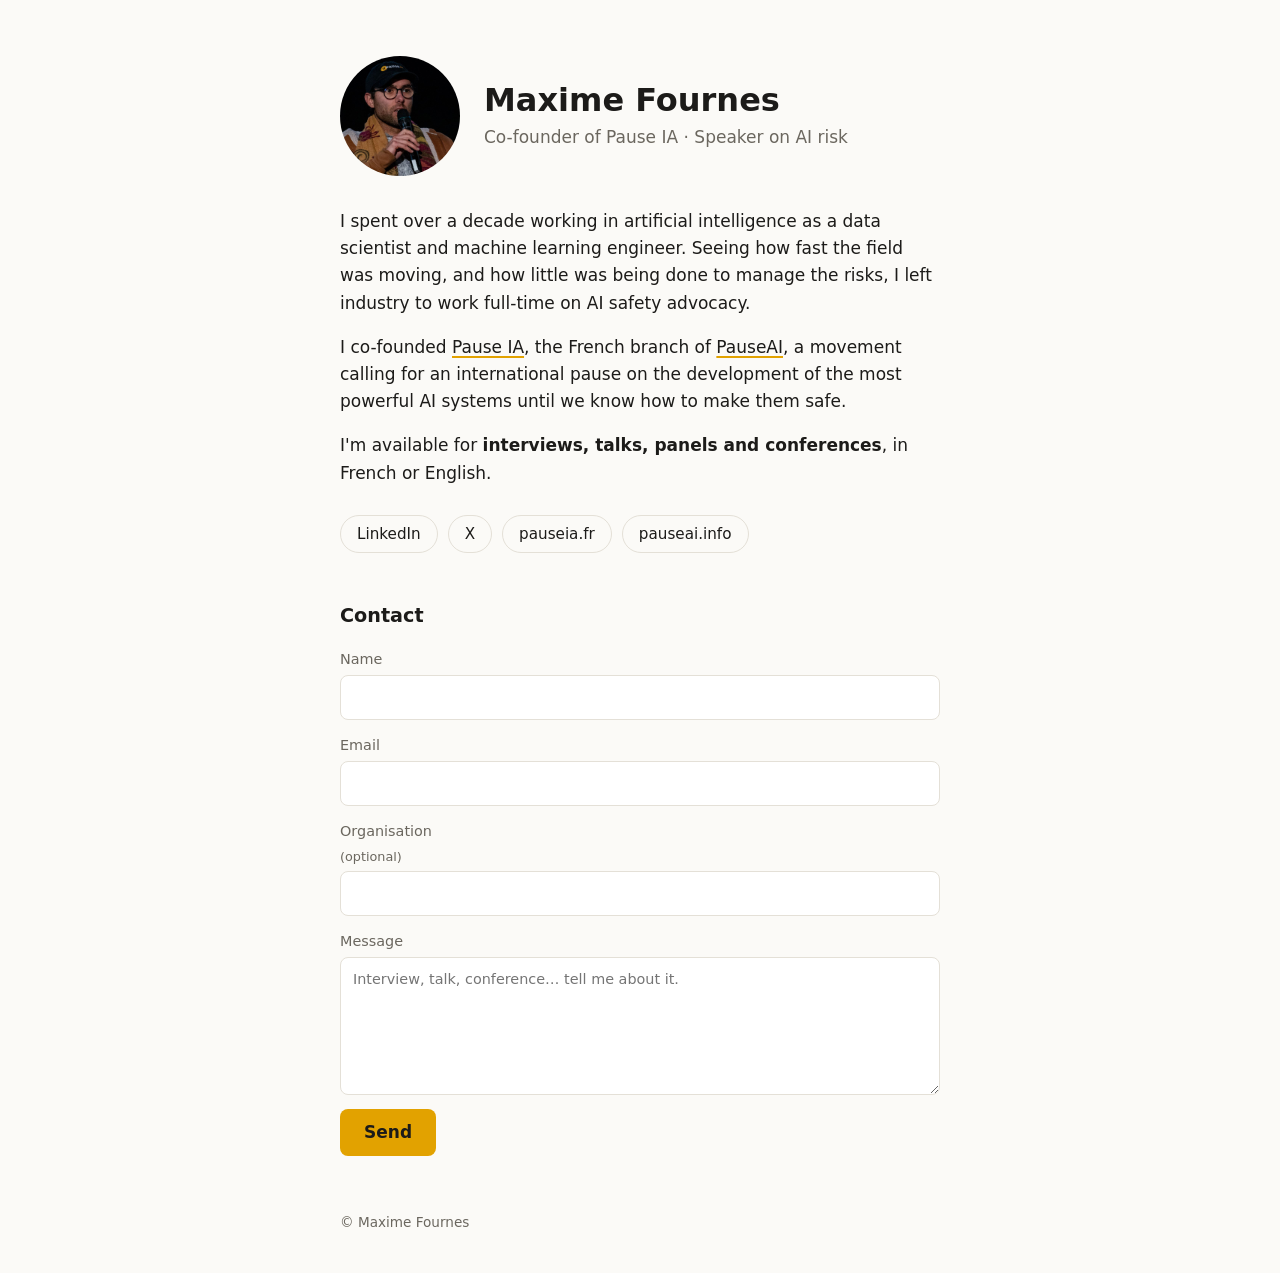
==== index.html @ 3e1c83e9 "Initial placeholder site Co-Authored-By: Claude Opus 5.5 <noreply@anthropic.com>" ====
<!doctype html>
<html lang="en">
<head>
  <meta charset="utf-8">
  <meta name="viewport" content="width=device-width, initial-scale=1">
  <title>Maxime Fournes</title>
  <meta name="description" content="Maxime Fournes — co-founder of Pause IA. Available for interviews, talks and conferences on AI risk.">
  <meta property="og:title" content="Maxime Fournes">
  <meta property="og:description" content="Co-founder of Pause IA. Available for interviews, talks and conferences on AI risk.">
  <meta property="og:image" content="https://maximefournes.com/assets/maxime-fournes.jpg">
  <meta property="og:url" content="https://maximefournes.com/">
  <link rel="icon" href="data:image/svg+xml,<svg xmlns='http://www.w3.org/2000/svg' viewBox='0 0 100 100'><text y='.9em' font-size='90'>⏸</text></svg>">
  <link rel="stylesheet" href="style.css">
</head>
<body>
  <main>
    <header>
      <img class="portrait" src="assets/maxime-fournes.jpg" alt="Maxime Fournes speaking on stage" width="640" height="640">
      <div>
        <h1>Maxime Fournes</h1>
        <p class="tagline">Co-founder of Pause IA · Speaker on AI risk</p>
      </div>
    </header>

    <section>
      <p>
        I spent over a decade working in artificial intelligence as a data scientist and machine
        learning engineer. Seeing how fast the field was moving, and how little was being done to
        manage the risks, I left industry to work full-time on AI safety advocacy.
      </p>
      <p>
        I co-founded <a href="https://pauseia.fr">Pause IA</a>, the French branch of
        <a href="https://pauseai.info">PauseAI</a>, a movement calling for an international pause
        on the development of the most powerful AI systems until we know how to make them safe.
      </p>
      <p>
        I'm available for <strong>interviews, talks, panels and conferences</strong>, in French or English.
      </p>
    </section>

    <nav class="links" aria-label="Links">
      <a href="https://www.linkedin.com/in/maximefournes/">LinkedIn</a>
      <a href="https://x.com/FournesMaxime">X</a>
      <a href="https://pauseia.fr">pauseia.fr</a>
      <a href="https://pauseai.info">pauseai.info</a>
    </nav>

    <section id="contact">
      <h2>Contact</h2>
      <form action="https://api.web3forms.com/submit" method="POST">
        <input type="hidden" name="access_key" value="WEB3FORMS_ACCESS_KEY">
        <input type="hidden" name="subject" value="New message from maximefournes.com">
        <input type="hidden" name="redirect" value="https://maximefournes.com/thanks.html">
        <!-- Honeypot: hidden from humans, bots fill it and get rejected -->
        <input type="checkbox" name="botcheck" class="hp" tabindex="-1" autocomplete="off">

        <label>Name <input type="text" name="name" required></label>
        <label>Email <input type="email" name="email" required></label>
        <label>Organisation <span class="opt">(optional)</span> <input type="text" name="organisation"></label>
        <label>Message <textarea name="message" rows="5" required placeholder="Interview, talk, conference… tell me about it."></textarea></label>
        <button type="submit">Send</button>
      </form>
    </section>

    <footer>© Maxime Fournes</footer>
  </main>
</body>
</html>
---- style.css ----
:root {
  --bg: #fbfaf7;
  --text: #1c1b19;
  --muted: #6b675f;
  --accent: #e2a200;
  --line: #e4e0d7;
  --field: #ffffff;
}
@media (prefers-color-scheme: dark) {
  :root {
    --bg: #141412;
    --text: #ece9e2;
    --muted: #9c978c;
    --accent: #f2b81c;
    --line: #2e2c28;
    --field: #1d1c19;
  }
}

* { box-sizing: border-box; }

body {
  margin: 0;
  background: var(--bg);
  color: var(--text);
  font: 17px/1.6 system-ui, -apple-system, "Segoe UI", Roboto, sans-serif;
}

main {
  max-width: 640px;
  margin: 0 auto;
  padding: 56px 20px 40px;
}

header {
  display: flex;
  align-items: center;
  gap: 24px;
  margin-bottom: 32px;
}

.portrait {
  width: 120px;
  height: 120px;
  border-radius: 50%;
  object-fit: cover;
  flex-shrink: 0;
}

h1 { margin: 0; font-size: 2rem; line-height: 1.2; }
h2 { font-size: 1.2rem; margin: 48px 0 16px; }

.tagline { margin: 4px 0 0; color: var(--muted); }

a { color: inherit; text-decoration-color: var(--accent); text-underline-offset: 3px; text-decoration-thickness: 2px; }

.links {
  display: flex;
  flex-wrap: wrap;
  gap: 10px;
  margin-top: 28px;
}
.links a {
  text-decoration: none;
  border: 1px solid var(--line);
  border-radius: 999px;
  padding: 6px 16px;
  font-size: 0.95rem;
}
.links a:hover { border-color: var(--accent); }

form { display: grid; gap: 14px; }
label { display: grid; gap: 4px; font-size: 0.9rem; color: var(--muted); }
.opt { font-size: 0.8rem; }

input, textarea {
  font: inherit;
  color: var(--text);
  background: var(--field);
  border: 1px solid var(--line);
  border-radius: 8px;
  padding: 10px 12px;
  width: 100%;
}
input:focus, textarea:focus { outline: 2px solid var(--accent); outline-offset: -1px; }

button {
  justify-self: start;
  font: inherit;
  font-weight: 600;
  background: var(--accent);
  color: #1c1b19;
  border: 0;
  border-radius: 8px;
  padding: 10px 24px;
  cursor: pointer;
}

.hp { display: none; }

footer { margin-top: 56px; font-size: 0.85rem; color: var(--muted); }

@media (max-width: 480px) {
  header { flex-direction: column; align-items: flex-start; gap: 16px; }
  .portrait { width: 96px; height: 96px; }
}
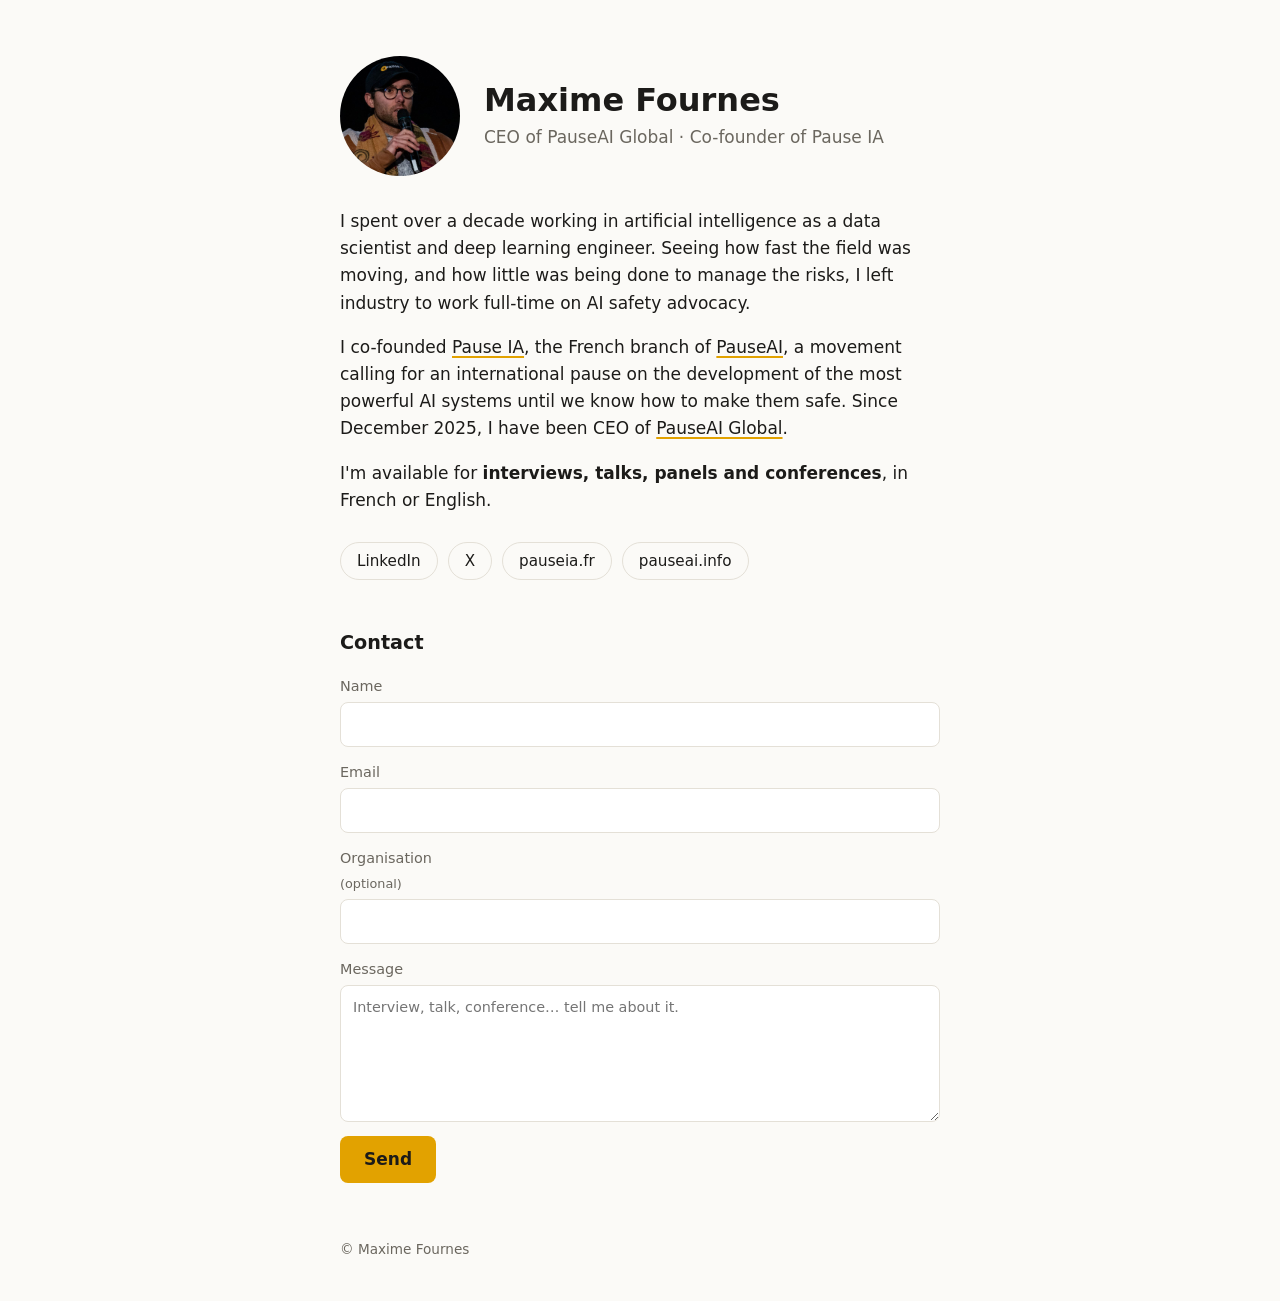
==== commit edce7583: "Add PauseAI Global CEO role, say deep learning engineer Co-Authored-By: Claude Opus 5.5 <noreply@ant" ====
--- a/index.html
+++ b/index.html
@@ -4,9 +4,9 @@
   <meta charset="utf-8">
   <meta name="viewport" content="width=device-width, initial-scale=1">
   <title>Maxime Fournes</title>
-  <meta name="description" content="Maxime Fournes — co-founder of Pause IA. Available for interviews, talks and conferences on AI risk.">
+  <meta name="description" content="Maxime Fournes — CEO of PauseAI Global and co-founder of Pause IA. Available for interviews, talks and conferences on AI risk.">
   <meta property="og:title" content="Maxime Fournes">
-  <meta property="og:description" content="Co-founder of Pause IA. Available for interviews, talks and conferences on AI risk.">
+  <meta property="og:description" content="CEO of PauseAI Global and co-founder of Pause IA. Available for interviews, talks and conferences on AI risk.">
   <meta property="og:image" content="https://maximefournes.com/assets/maxime-fournes.jpg">
   <meta property="og:url" content="https://maximefournes.com/">
   <link rel="icon" href="data:image/svg+xml,<svg xmlns='http://www.w3.org/2000/svg' viewBox='0 0 100 100'><text y='.9em' font-size='90'>⏸</text></svg>">
@@ -18,13 +18,13 @@
       <img class="portrait" src="assets/maxime-fournes.jpg" alt="Maxime Fournes speaking on stage" width="640" height="640">
       <div>
         <h1>Maxime Fournes</h1>
-        <p class="tagline">Co-founder of Pause IA · Speaker on AI risk</p>
+        <p class="tagline">CEO of PauseAI Global · Co-founder of Pause IA</p>
       </div>
     </header>
 
     <section>
       <p>
-        I spent over a decade working in artificial intelligence as a data scientist and machine
+        I spent over a decade working in artificial intelligence as a data scientist and deep
         learning engineer. Seeing how fast the field was moving, and how little was being done to
         manage the risks, I left industry to work full-time on AI safety advocacy.
       </p>
@@ -32,6 +32,7 @@
         I co-founded <a href="https://pauseia.fr">Pause IA</a>, the French branch of
         <a href="https://pauseai.info">PauseAI</a>, a movement calling for an international pause
         on the development of the most powerful AI systems until we know how to make them safe.
+        Since December 2025, I have been CEO of <a href="https://pauseai.info">PauseAI Global</a>.
       </p>
       <p>
         I'm available for <strong>interviews, talks, panels and conferences</strong>, in French or English.
@@ -48,7 +49,7 @@
     <section id="contact">
       <h2>Contact</h2>
       <form action="https://api.web3forms.com/submit" method="POST">
-        <input type="hidden" name="access_key" value="WEB3FORMS_ACCESS_KEY">
+        <input type="hidden" name="access_key" value="c126828b-0964-4254-a248-877310c66ab0">
         <input type="hidden" name="subject" value="New message from maximefournes.com">
         <input type="hidden" name="redirect" value="https://maximefournes.com/thanks.html">
         <!-- Honeypot: hidden from humans, bots fill it and get rejected -->
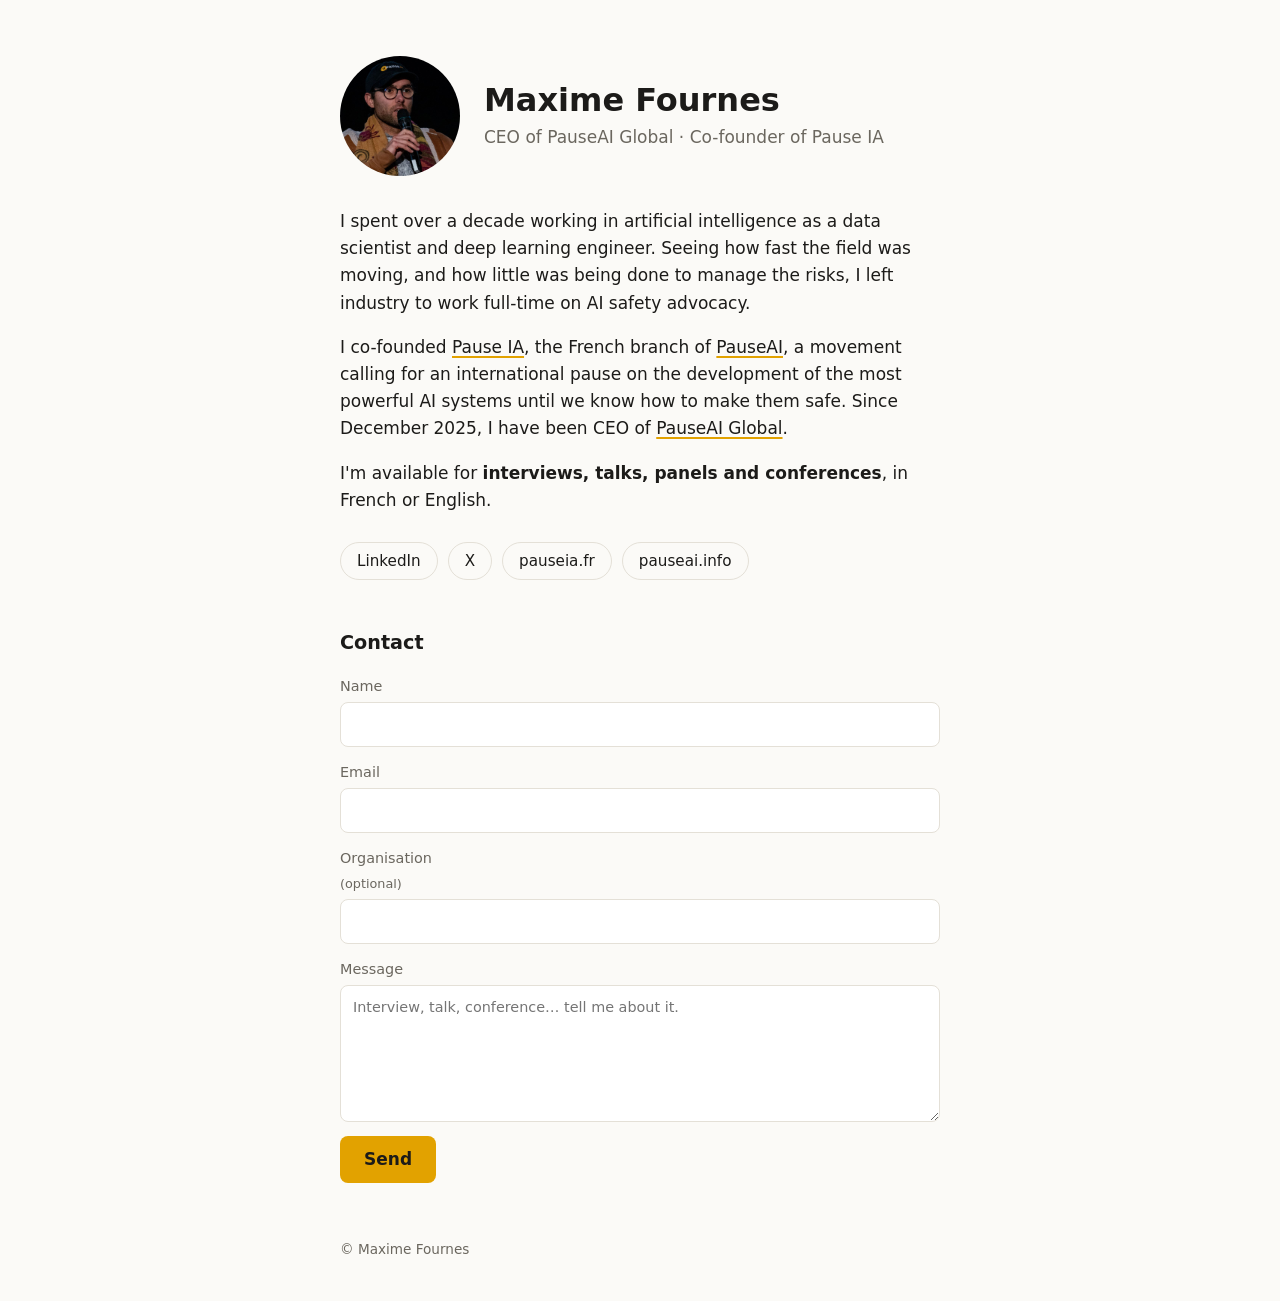
==== commit 3d6b50f0: "Keep tagline titles from breaking mid-name Co-Authored-By: Claude Opus 5.5 <noreply@anthropic.com>" ====
--- a/index.html
+++ b/index.html
@@ -18,7 +18,7 @@
       <img class="portrait" src="assets/maxime-fournes.jpg" alt="Maxime Fournes speaking on stage" width="640" height="640">
       <div>
         <h1>Maxime Fournes</h1>
-        <p class="tagline">CEO of PauseAI Global · Co-founder of Pause IA</p>
+        <p class="tagline"><span class="nw">CEO of PauseAI Global</span> · <span class="nw">Co-founder of Pause IA</span></p>
       </div>
     </header>
 
--- a/style.css
+++ b/style.css
@@ -51,6 +51,7 @@
 h2 { font-size: 1.2rem; margin: 48px 0 16px; }
 
 .tagline { margin: 4px 0 0; color: var(--muted); }
+.nw { white-space: nowrap; }
 
 a { color: inherit; text-decoration-color: var(--accent); text-underline-offset: 3px; text-decoration-thickness: 2px; }
 
